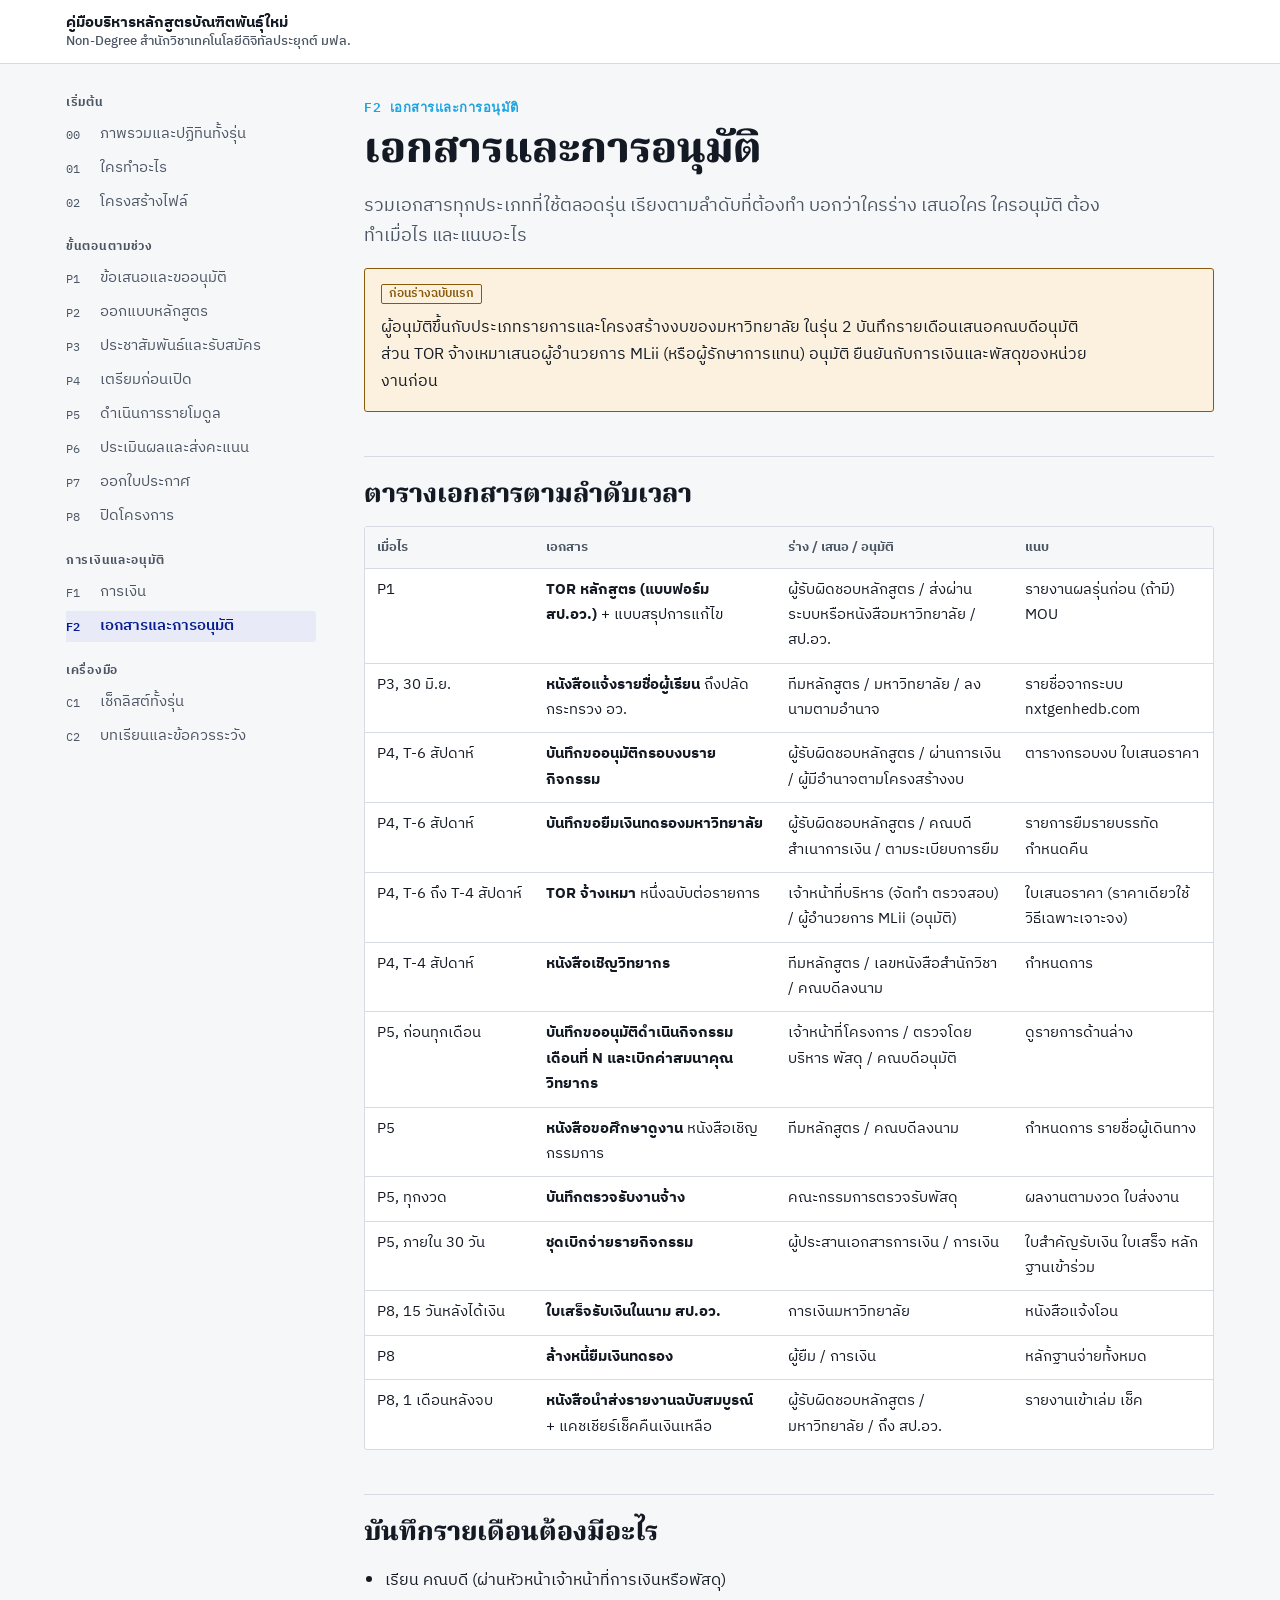
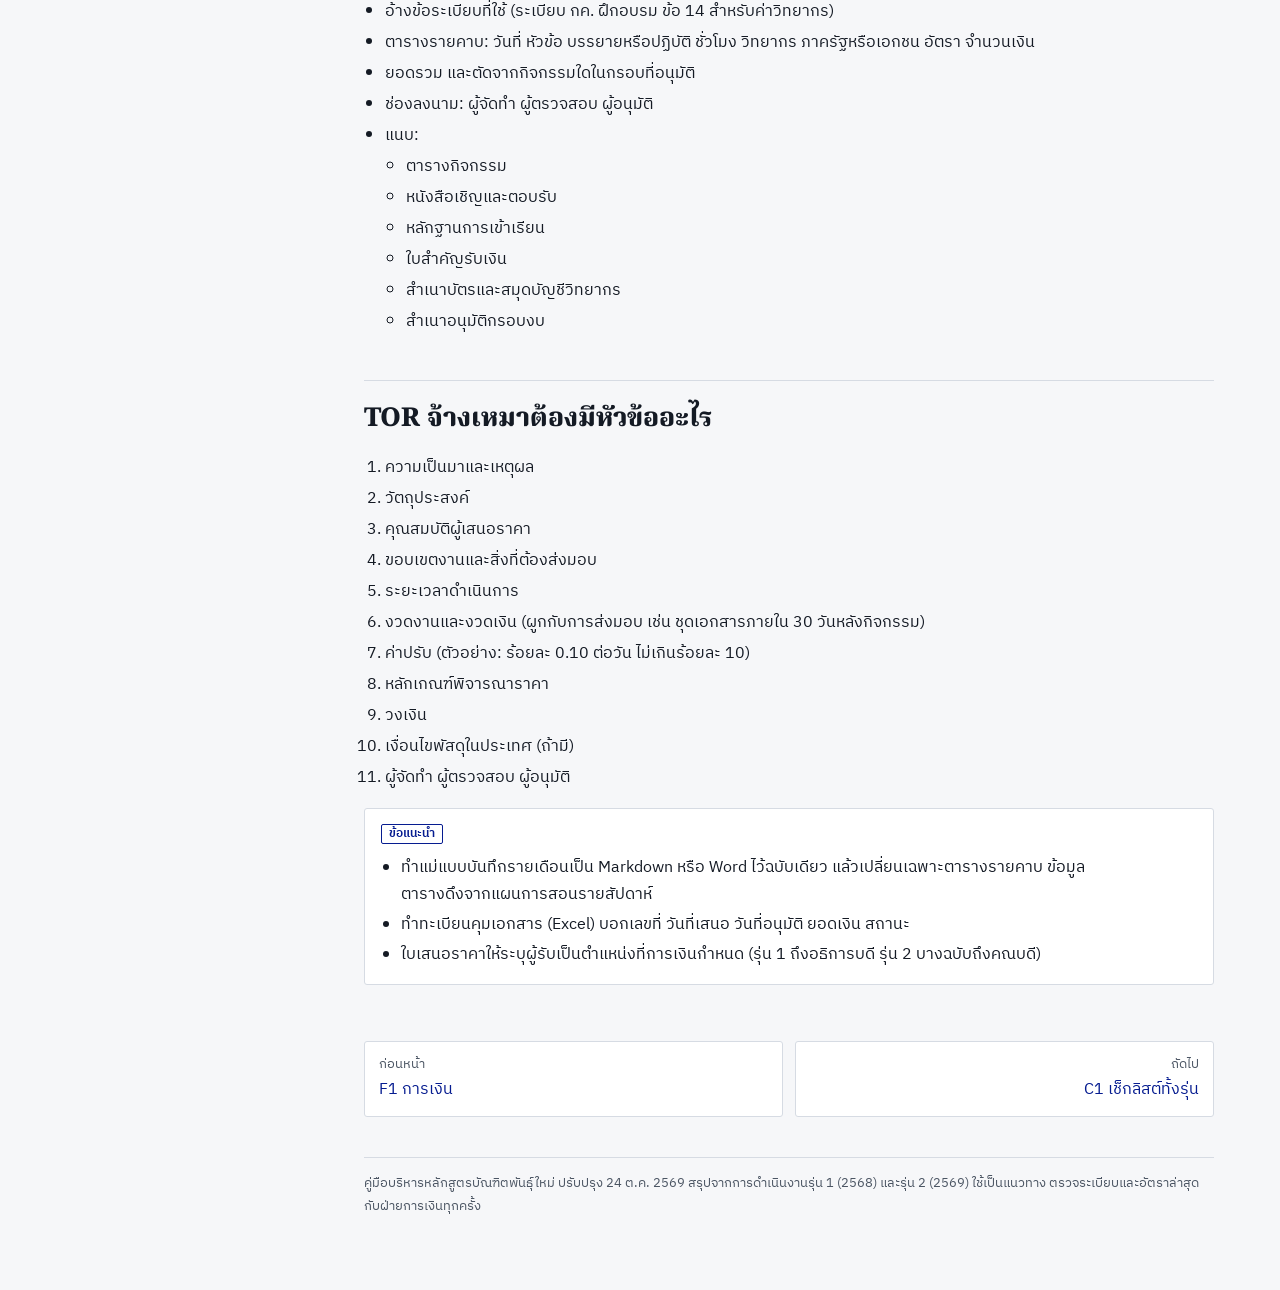
==== approvals.html @ ff574d3f "Initial handbook: ND program management guide (P1-P8, finance, approvals, checklist) Co-Authored-By:" ====
<!doctype html>
<html lang="th">
<head>
<meta charset="utf-8">
<meta name="viewport" content="width=device-width, initial-scale=1">
<title>เอกสารและการอนุมัติ | คู่มือบริหารหลักสูตรบัณฑิตพันธุ์ใหม่</title>
<meta name="description" content="F2 เอกสารและการอนุมัติ">
<link rel="preconnect" href="https://fonts.googleapis.com">
<link rel="preconnect" href="https://fonts.gstatic.com" crossorigin>
<link rel="stylesheet" href="https://fonts.googleapis.com/css2?family=IBM+Plex+Mono:wght@400;600&family=IBM+Plex+Sans+Thai:wght@400;500;600;700&family=Noto+Serif+Thai:wght@600;800&display=swap">
<link rel="stylesheet" href="style.css">
</head>
<body>
<header class="top"><div class="top-in">
  <a class="brand" href="index.html">คู่มือบริหารหลักสูตรบัณฑิตพันธุ์ใหม่<span>Non-Degree สำนักวิชาเทคโนโลยีดิจิทัลประยุกต์ มฟล.</span></a>
  <button class="menu-btn" type="button" aria-expanded="false" aria-controls="side">สารบัญ</button>
</div></header>
<div class="shell">
<nav class="side" id="side" aria-label="สารบัญ">
<div class="grp">เริ่มต้น</div><ol>
<li><a href="index.html"><span class="n">00</span><span>ภาพรวมและปฏิทินทั้งรุ่น</span></a></li>
<li><a href="roles.html"><span class="n">01</span><span>ใครทำอะไร</span></a></li>
<li><a href="files.html"><span class="n">02</span><span>โครงสร้างไฟล์</span></a></li>
</ol>
<div class="grp">ขั้นตอนตามช่วง</div><ol>
<li><a href="p1-proposal.html"><span class="n">P1</span><span>ข้อเสนอและขออนุมัติ</span></a></li>
<li><a href="p2-design.html"><span class="n">P2</span><span>ออกแบบหลักสูตร</span></a></li>
<li><a href="p3-admission.html"><span class="n">P3</span><span>ประชาสัมพันธ์และรับสมัคร</span></a></li>
<li><a href="p4-prelaunch.html"><span class="n">P4</span><span>เตรียมก่อนเปิด</span></a></li>
<li><a href="p5-operation.html"><span class="n">P5</span><span>ดำเนินการรายโมดูล</span></a></li>
<li><a href="p6-assessment.html"><span class="n">P6</span><span>ประเมินผลและส่งคะแนน</span></a></li>
<li><a href="p7-certificate.html"><span class="n">P7</span><span>ออกใบประกาศ</span></a></li>
<li><a href="p8-closeout.html"><span class="n">P8</span><span>ปิดโครงการ</span></a></li>
</ol>
<div class="grp">การเงินและอนุมัติ</div><ol>
<li><a href="finance.html"><span class="n">F1</span><span>การเงิน</span></a></li>
<li><a href="approvals.html" aria-current="page"><span class="n">F2</span><span>เอกสารและการอนุมัติ</span></a></li>
</ol>
<div class="grp">เครื่องมือ</div><ol>
<li><a href="checklist.html"><span class="n">C1</span><span>เช็กลิสต์ทั้งรุ่น</span></a></li>
<li><a href="lessons.html"><span class="n">C2</span><span>บทเรียนและข้อควรระวัง</span></a></li>
</ol>
</nav>
<main>
<div class="eyebrow">F2 เอกสารและการอนุมัติ</div>
<h1>เอกสารและการอนุมัติ</h1>
<p class="lede">รวมเอกสารทุกประเภทที่ใช้ตลอดรุ่น เรียงตามลำดับที่ต้องทำ บอกว่าใครร่าง เสนอใคร ใครอนุมัติ ต้องทำเมื่อไร และแนบอะไร</p>

<div class="box warn">
  <span class="lbl warn">ก่อนร่างฉบับแรก</span>
  <p>ผู้อนุมัติขึ้นกับประเภทรายการและโครงสร้างงบของมหาวิทยาลัย ในรุ่น 2 บันทึกรายเดือนเสนอคณบดีอนุมัติ ส่วน TOR จ้างเหมาเสนอผู้อำนวยการ MLii (หรือผู้รักษาการแทน) อนุมัติ ยืนยันกับการเงินและพัสดุของหน่วยงานก่อน</p>
</div>

<h2>ตารางเอกสารตามลำดับเวลา</h2>
<div class="tbl"><table>
<thead><tr><th>เมื่อไร</th><th>เอกสาร</th><th>ร่าง / เสนอ / อนุมัติ</th><th>แนบ</th></tr></thead>
<tbody>
<tr><td class="nw">P1</td><td><b>TOR หลักสูตร (แบบฟอร์ม สป.อว.)</b> + แบบสรุปการแก้ไข</td><td>ผู้รับผิดชอบหลักสูตร / ส่งผ่านระบบหรือหนังสือมหาวิทยาลัย / สป.อว.</td><td>รายงานผลรุ่นก่อน (ถ้ามี) MOU</td></tr>
<tr><td class="nw">P3, 30 มิ.ย.</td><td><b>หนังสือแจ้งรายชื่อผู้เรียน</b> ถึงปลัดกระทรวง อว.</td><td>ทีมหลักสูตร / มหาวิทยาลัย / ลงนามตามอำนาจ</td><td>รายชื่อจากระบบ nxtgenhedb.com</td></tr>
<tr><td class="nw">P4, T-6 สัปดาห์</td><td><b>บันทึกขออนุมัติกรอบงบรายกิจกรรม</b></td><td>ผู้รับผิดชอบหลักสูตร / ผ่านการเงิน / ผู้มีอำนาจตามโครงสร้างงบ</td><td>ตารางกรอบงบ ใบเสนอราคา</td></tr>
<tr><td class="nw">P4, T-6 สัปดาห์</td><td><b>บันทึกขอยืมเงินทดรองมหาวิทยาลัย</b></td><td>ผู้รับผิดชอบหลักสูตร / คณบดี สำเนาการเงิน / ตามระเบียบการยืม</td><td>รายการยืมรายบรรทัด กำหนดคืน</td></tr>
<tr><td class="nw">P4, T-6 ถึง T-4 สัปดาห์</td><td><b>TOR จ้างเหมา</b> หนึ่งฉบับต่อรายการ</td><td>เจ้าหน้าที่บริหาร (จัดทำ ตรวจสอบ) / ผู้อำนวยการ MLii (อนุมัติ)</td><td>ใบเสนอราคา (ราคาเดียวใช้วิธีเฉพาะเจาะจง)</td></tr>
<tr><td class="nw">P4, T-4 สัปดาห์</td><td><b>หนังสือเชิญวิทยากร</b></td><td>ทีมหลักสูตร / เลขหนังสือสำนักวิชา / คณบดีลงนาม</td><td>กำหนดการ</td></tr>
<tr><td class="nw">P5, ก่อนทุกเดือน</td><td><b>บันทึกขออนุมัติดำเนินกิจกรรมเดือนที่ N และเบิกค่าสมนาคุณวิทยากร</b></td><td>เจ้าหน้าที่โครงการ / ตรวจโดยบริหาร พัสดุ / คณบดีอนุมัติ</td><td>ดูรายการด้านล่าง</td></tr>
<tr><td class="nw">P5</td><td><b>หนังสือขอศึกษาดูงาน</b> หนังสือเชิญกรรมการ</td><td>ทีมหลักสูตร / คณบดีลงนาม</td><td>กำหนดการ รายชื่อผู้เดินทาง</td></tr>
<tr><td class="nw">P5, ทุกงวด</td><td><b>บันทึกตรวจรับงานจ้าง</b></td><td>คณะกรรมการตรวจรับพัสดุ</td><td>ผลงานตามงวด ใบส่งงาน</td></tr>
<tr><td class="nw">P5, ภายใน 30 วัน</td><td><b>ชุดเบิกจ่ายรายกิจกรรม</b></td><td>ผู้ประสานเอกสารการเงิน / การเงิน</td><td>ใบสำคัญรับเงิน ใบเสร็จ หลักฐานเข้าร่วม</td></tr>
<tr><td class="nw">P8, 15 วันหลังได้เงิน</td><td><b>ใบเสร็จรับเงินในนาม สป.อว.</b></td><td>การเงินมหาวิทยาลัย</td><td>หนังสือแจ้งโอน</td></tr>
<tr><td class="nw">P8</td><td><b>ล้างหนี้ยืมเงินทดรอง</b></td><td>ผู้ยืม / การเงิน</td><td>หลักฐานจ่ายทั้งหมด</td></tr>
<tr><td class="nw">P8, 1 เดือนหลังจบ</td><td><b>หนังสือนำส่งรายงานฉบับสมบูรณ์</b> + แคชเชียร์เช็คคืนเงินเหลือ</td><td>ผู้รับผิดชอบหลักสูตร / มหาวิทยาลัย / ถึง สป.อว.</td><td>รายงานเข้าเล่ม เช็ค</td></tr>
</tbody></table></div>

<h2>บันทึกรายเดือนต้องมีอะไร</h2>
<ul>
  <li>เรียน คณบดี (ผ่านหัวหน้าเจ้าหน้าที่การเงินหรือพัสดุ)</li>
  <li>อ้างข้อระเบียบที่ใช้ (ระเบียบ กค. ฝึกอบรม ข้อ 14 สำหรับค่าวิทยากร)</li>
  <li>ตารางรายคาบ: วันที่ หัวข้อ บรรยายหรือปฏิบัติ ชั่วโมง วิทยากร ภาครัฐหรือเอกชน อัตรา จำนวนเงิน</li>
  <li>ยอดรวม และตัดจากกิจกรรมใดในกรอบที่อนุมัติ</li>
  <li>ช่องลงนาม: ผู้จัดทำ ผู้ตรวจสอบ ผู้อนุมัติ</li>
  <li>แนบ:
    <ul>
      <li>ตารางกิจกรรม</li>
      <li>หนังสือเชิญและตอบรับ</li>
      <li>หลักฐานการเข้าเรียน</li>
      <li>ใบสำคัญรับเงิน</li>
      <li>สำเนาบัตรและสมุดบัญชีวิทยากร</li>
      <li>สำเนาอนุมัติกรอบงบ</li>
    </ul>
  </li>
</ul>

<h2>TOR จ้างเหมาต้องมีหัวข้ออะไร</h2>
<ol>
  <li>ความเป็นมาและเหตุผล</li>
  <li>วัตถุประสงค์</li>
  <li>คุณสมบัติผู้เสนอราคา</li>
  <li>ขอบเขตงานและสิ่งที่ต้องส่งมอบ</li>
  <li>ระยะเวลาดำเนินการ</li>
  <li>งวดงานและงวดเงิน (ผูกกับการส่งมอบ เช่น ชุดเอกสารภายใน 30 วันหลังกิจกรรม)</li>
  <li>ค่าปรับ (ตัวอย่าง: ร้อยละ 0.10 ต่อวัน ไม่เกินร้อยละ 10)</li>
  <li>หลักเกณฑ์พิจารณาราคา</li>
  <li>วงเงิน</li>
  <li>เงื่อนไขพัสดุในประเทศ (ถ้ามี)</li>
  <li>ผู้จัดทำ ผู้ตรวจสอบ ผู้อนุมัติ</li>
</ol>

<div class="box">
  <span class="lbl navy">ข้อแนะนำ</span>
  <ul>
    <li>ทำแม่แบบบันทึกรายเดือนเป็น Markdown หรือ Word ไว้ฉบับเดียว แล้วเปลี่ยนเฉพาะตารางรายคาบ ข้อมูลตารางดึงจากแผนการสอนรายสัปดาห์</li>
    <li>ทำทะเบียนคุมเอกสาร (Excel) บอกเลขที่ วันที่เสนอ วันที่อนุมัติ ยอดเงิน สถานะ</li>
    <li>ใบเสนอราคาให้ระบุผู้รับเป็นตำแหน่งที่การเงินกำหนด (รุ่น 1 ถึงอธิการบดี รุ่น 2 บางฉบับถึงคณบดี)</li>
  </ul>
</div>
<nav class="pn" aria-label="หน้าก่อนและถัดไป">
<a href="finance.html"><small>ก่อนหน้า</small>F1 การเงิน</a>
<a class="next" href="checklist.html"><small>ถัดไป</small>C1 เช็กลิสต์ทั้งรุ่น</a>
</nav>
<footer>คู่มือบริหารหลักสูตรบัณฑิตพันธุ์ใหม่ ปรับปรุง 24 ต.ค. 2569 สรุปจากการดำเนินงานรุ่น 1 (2568) และรุ่น 2 (2569) ใช้เป็นแนวทาง ตรวจระเบียบและอัตราล่าสุดกับฝ่ายการเงินทุกครั้ง</footer>
</main>
</div>
<script>
(function () {
  var b = document.querySelector('.menu-btn'), s = document.getElementById('side');
  if (b && s) b.addEventListener('click', function () {
    var o = s.classList.toggle('open'); b.setAttribute('aria-expanded', o ? 'true' : 'false');
  });
})();
</script>

</body>
</html>
---- style.css ----
/* คู่มือบริหารหลักสูตรบัณฑิตพันธุ์ใหม่
   Layout: sidebar index of phases on wide screens, single reading column on phones.
   Brand accent = ADT navy (#061C90) with sky (#1CA4E1) as secondary. Corners 2-4px, no shadows. */
:root {
  --paper: #f6f7f9;
  --sheet: #ffffff;
  --ink: #141a24;
  --ink-soft: #4b5563;
  --rule: #d6dbe3;
  --accent: #061c90;
  --accent-tint: #e8ebf7;
  --sky: #1ca4e1;
  --sky-tint: #e4f4fb;
  --warn: #8a5a0b;
  --warn-tint: #fbf1de;
  --bad: #a3322a;
  --bad-tint: #f8e4e2;
  --ok: #276b49;
  --ok-tint: #e3f2ea;
  --f-display: "Noto Serif Thai", "Thonburi", Georgia, serif;
  --f-body: "IBM Plex Sans Thai", "Sukhumvit Set", "Leelawadee UI", system-ui, sans-serif;
  --f-mono: "IBM Plex Mono", ui-monospace, "SF Mono", Menlo, monospace;
}
@media (prefers-color-scheme: dark) {
  :root:not([data-theme="light"]) {
    --paper: #0f141b; --sheet: #161d26; --ink: #e6ebf1; --ink-soft: #a5b0bd; --rule: #2a3442;
    --accent: #8ea2ff; --accent-tint: #1a2140; --sky: #5cc3ef; --sky-tint: #13303d;
    --warn: #e2b766; --warn-tint: #33280f; --bad: #ee8f86; --bad-tint: #3a1d1a;
    --ok: #6cc59a; --ok-tint: #15301f;
    color-scheme: dark;
  }
}
:root[data-theme="dark"] {
  --paper: #0f141b; --sheet: #161d26; --ink: #e6ebf1; --ink-soft: #a5b0bd; --rule: #2a3442;
  --accent: #8ea2ff; --accent-tint: #1a2140; --sky: #5cc3ef; --sky-tint: #13303d;
  --warn: #e2b766; --warn-tint: #33280f; --bad: #ee8f86; --bad-tint: #3a1d1a;
  --ok: #6cc59a; --ok-tint: #15301f;
  color-scheme: dark;
}

* { box-sizing: border-box; }
html { -webkit-text-size-adjust: 100%; }
body {
  margin: 0; background: var(--paper); color: var(--ink);
  font-family: var(--f-body); font-size: 16px; line-height: 1.75;
}
a { color: var(--accent); text-underline-offset: 3px; }
a:focus-visible, button:focus-visible, input:focus-visible, summary:focus-visible { outline: 2px solid var(--sky); outline-offset: 2px; }
code, .mono { font-family: var(--f-mono); font-size: .88em; }
code { background: var(--accent-tint); padding: 1px 5px; border-radius: 2px; overflow-wrap: anywhere; }

/* Top bar */
.top { border-bottom: 1px solid var(--rule); background: var(--sheet); }
.top-in { max-width: 1180px; margin: 0 auto; padding: 12px 16px; display: flex; gap: 16px; align-items: center; justify-content: space-between; }
.brand { text-decoration: none; color: var(--ink); font-weight: 700; font-size: 15px; line-height: 1.4; }
.brand span { display: block; font-weight: 500; font-size: 12.5px; color: var(--ink-soft); }
.menu-btn { display: none; border: 1px solid var(--rule); background: var(--sheet); color: var(--ink); font: inherit; font-size: 14px; padding: 4px 12px; border-radius: 3px; cursor: pointer; }

/* Shell */
.shell { max-width: 1180px; margin: 0 auto; padding: 0 16px; display: grid; grid-template-columns: 250px minmax(0, 1fr); gap: 48px; }
nav.side { position: sticky; top: 0; align-self: start; max-height: 100vh; overflow-y: auto; padding: 28px 0 40px; font-size: 14.5px; }
nav.side .grp { font-size: 12px; font-weight: 700; letter-spacing: .06em; color: var(--ink-soft); margin: 18px 0 6px; }
nav.side .grp:first-child { margin-top: 0; }
nav.side ol { list-style: none; margin: 0; padding: 0; }
nav.side a { display: grid; grid-template-columns: 34px 1fr; padding: 5px 8px; margin-left: -8px; text-decoration: none; color: var(--ink-soft); border-radius: 3px; line-height: 1.45; }
nav.side a .n { font-family: var(--f-mono); font-size: 12px; padding-top: 2px; }
nav.side a:hover { color: var(--accent); }
nav.side a[aria-current="page"] { background: var(--accent-tint); color: var(--accent); font-weight: 600; }
@media (max-width: 920px) {
  .shell { grid-template-columns: minmax(0, 1fr); gap: 0; }
  .menu-btn { display: inline-block; }
  nav.side { display: none; position: static; max-height: none; padding: 16px 0; border-bottom: 1px solid var(--rule); }
  nav.side.open { display: block; }
}

main { min-width: 0; padding: 32px 0 72px; }
.eyebrow { font-family: var(--f-mono); font-size: 13px; color: var(--sky); font-weight: 600; letter-spacing: .04em; }
h1 { font-family: var(--f-display); font-weight: 800; font-size: clamp(28px, 4.6vw, 42px); line-height: 1.3; margin: 6px 0 12px; text-wrap: balance; }
.lede { font-size: 17.5px; color: var(--ink-soft); max-width: 68ch; margin: 0 0 8px; }
h2 { font-family: var(--f-display); font-weight: 800; font-size: clamp(21px, 2.8vw, 26px); line-height: 1.4; margin: 44px 0 10px; padding-top: 20px; border-top: 1px solid var(--rule); text-wrap: balance; }
h3 { font-size: 17.5px; margin: 26px 0 8px; font-weight: 700; }
p, li { max-width: 72ch; }
ul, ol { padding-left: 1.3em; }
li { margin: 3px 0; }
.small { font-size: 14px; color: var(--ink-soft); }

/* Phase summary strip */
.strip { display: grid; grid-template-columns: repeat(4, minmax(0, 1fr)); border: 1px solid var(--rule); background: var(--rule); gap: 1px; margin: 22px 0 6px; border-radius: 3px; overflow: hidden; }
.strip > div { background: var(--sheet); padding: 12px 14px; }
.strip .k { font-size: 12.5px; font-weight: 700; color: var(--ink-soft); }
.strip .v { font-size: 15px; line-height: 1.5; margin-top: 2px; }
@media (max-width: 720px) { .strip { grid-template-columns: minmax(0, 1fr) minmax(0, 1fr); } }

/* Labels: 1px framed */
.lbl { display: inline-block; font-size: 12px; font-weight: 600; line-height: 1.5; padding: 0 7px; border: 1px solid currentColor; border-radius: 2px; vertical-align: 2px; white-space: nowrap; }
.lbl.navy { color: var(--accent); }
.lbl.sky { color: var(--sky); }
.lbl.warn { color: var(--warn); }
.lbl.bad { color: var(--bad); }
.lbl.ok { color: var(--ok); }

/* Callouts: framed box, label on top */
.box { border: 1px solid var(--rule); background: var(--sheet); border-radius: 3px; padding: 12px 16px; margin: 16px 0; font-size: 15.5px; }
.box > .lbl { margin-bottom: 6px; }
.box p { margin: 4px 0; }
.box ul { margin: 4px 0; }
.box.warn { border-color: var(--warn); background: var(--warn-tint); }
.box.bad { border-color: var(--bad); background: var(--bad-tint); }
.box.info { border-color: var(--sky); background: var(--sky-tint); }

/* Steps */
.steps { list-style: none; padding: 0; margin: 12px 0; counter-reset: st; }
.steps > li { counter-increment: st; display: grid; grid-template-columns: 40px minmax(0, 1fr); gap: 14px; padding: 12px 0; border-top: 1px solid var(--rule); max-width: none; }
.steps > li:last-child { border-bottom: 1px solid var(--rule); }
.steps > li::before { content: counter(st); font-family: var(--f-mono); font-weight: 600; font-size: 14px; width: 32px; height: 32px; border: 1px solid var(--accent); color: var(--accent); border-radius: 3px; display: grid; place-items: center; }
.steps b { display: block; font-size: 16px; }
.steps .d { color: var(--ink-soft); font-size: 15px; margin-top: 2px; }
.steps .d ul { margin: 4px 0; }

/* Tables */
.tbl { overflow-x: auto; border: 1px solid var(--rule); border-radius: 3px; background: var(--sheet); margin: 12px 0; }
table { border-collapse: collapse; width: 100%; font-size: 14.5px; }
th, td { padding: 9px 12px; text-align: left; border-bottom: 1px solid var(--rule); vertical-align: top; }
th { font-size: 13px; font-weight: 700; color: var(--ink-soft); background: var(--paper); }
tr:last-child td { border-bottom: 0; }
td.r, th.r { text-align: right; white-space: nowrap; font-family: var(--f-mono); }
td.nw { white-space: nowrap; }

/* Timeline (overview) */
.tl { border: 1px solid var(--rule); border-radius: 3px; background: var(--sheet); margin: 14px 0; }
.tl-row { display: grid; grid-template-columns: 150px minmax(0, 1fr); border-bottom: 1px solid var(--rule); }
.tl-row:last-child { border-bottom: 0; }
.tl-when { padding: 12px 14px; font-family: var(--f-mono); font-size: 13px; color: var(--accent); font-weight: 600; border-right: 1px solid var(--rule); }
.tl-what { padding: 12px 14px; }
.tl-what a { font-weight: 700; }
.tl-what p { margin: 2px 0 0; font-size: 14.5px; color: var(--ink-soft); }
@media (max-width: 560px) { .tl-row { grid-template-columns: minmax(0, 1fr); } .tl-when { border-right: 0; padding-bottom: 0; } }

/* Phase cards on index */
.cards { display: grid; grid-template-columns: repeat(2, minmax(0, 1fr)); gap: 12px; margin: 14px 0; }
.card { display: block; border: 1px solid var(--rule); border-radius: 3px; background: var(--sheet); padding: 14px 16px; text-decoration: none; color: var(--ink); }
.card:hover { border-color: var(--accent); }
.card .n { font-family: var(--f-mono); font-size: 12.5px; color: var(--sky); font-weight: 600; }
.card b { display: block; font-size: 16.5px; margin: 2px 0 4px; color: var(--accent); }
.card span { font-size: 14.5px; color: var(--ink-soft); line-height: 1.6; display: block; }
@media (max-width: 640px) { .cards { grid-template-columns: minmax(0, 1fr); } }

/* File tree */
pre.tree { background: var(--sheet); border: 1px solid var(--rule); border-radius: 3px; padding: 14px 16px; overflow-x: auto; font-family: var(--f-mono); font-size: 13.5px; line-height: 1.7; margin: 12px 0; }
pre.tree .c { color: var(--ink-soft); }

/* Checklist */
.ck { list-style: none; padding: 0; margin: 8px 0 18px; border: 1px solid var(--rule); border-radius: 3px; background: var(--sheet); }
.ck li { border-bottom: 1px solid var(--rule); margin: 0; max-width: none; }
.ck li:last-child { border-bottom: 0; }
.ck label { display: grid; grid-template-columns: 22px minmax(0, 1fr); gap: 10px; padding: 9px 14px; cursor: pointer; font-size: 15px; line-height: 1.6; }
.ck input { width: 17px; height: 17px; margin: 4px 0 0; accent-color: var(--accent); }
.ck input:checked + span { color: var(--ink-soft); text-decoration: line-through; text-decoration-color: var(--rule); }
.ck .when { font-family: var(--f-mono); font-size: 12px; color: var(--sky); margin-left: 6px; white-space: nowrap; }
.ck-tools { display: flex; flex-wrap: wrap; gap: 10px; align-items: center; margin: 8px 0 0; font-size: 14px; color: var(--ink-soft); }
.ck-tools button { border: 1px solid var(--rule); background: var(--sheet); color: var(--ink); font: inherit; font-size: 13.5px; padding: 3px 12px; border-radius: 3px; cursor: pointer; }

/* Prev / next */
.pn { display: grid; grid-template-columns: 1fr 1fr; gap: 12px; margin-top: 56px; }
.pn a { border: 1px solid var(--rule); border-radius: 3px; padding: 12px 14px; text-decoration: none; background: var(--sheet); }
.pn a:hover { border-color: var(--accent); }
.pn small { display: block; color: var(--ink-soft); font-size: 12.5px; }
.pn .next { text-align: right; grid-column: 2; }
footer { border-top: 1px solid var(--rule); margin-top: 40px; padding-top: 14px; font-size: 13px; color: var(--ink-soft); }

@media print {
  .top, nav.side, .pn, .ck-tools { display: none !important; }
  .shell { display: block; }
  body { background: #fff; }
}
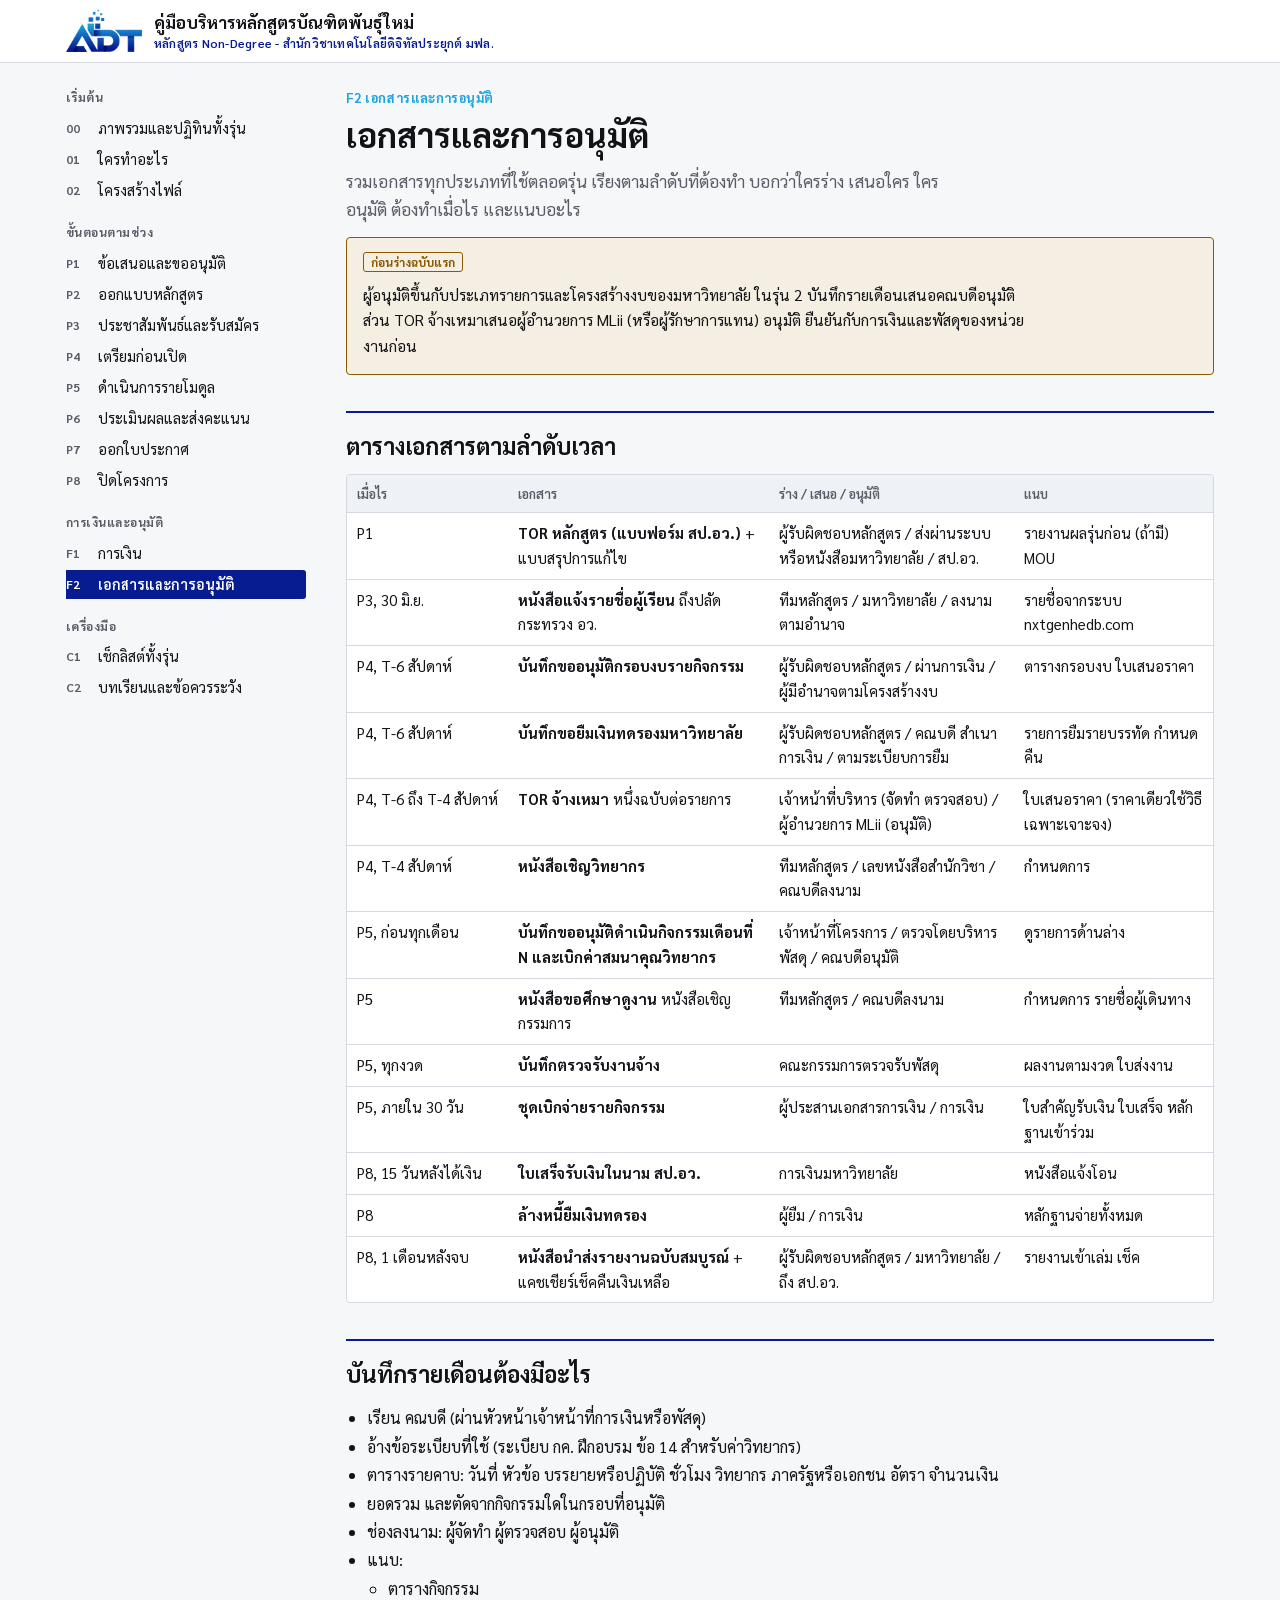
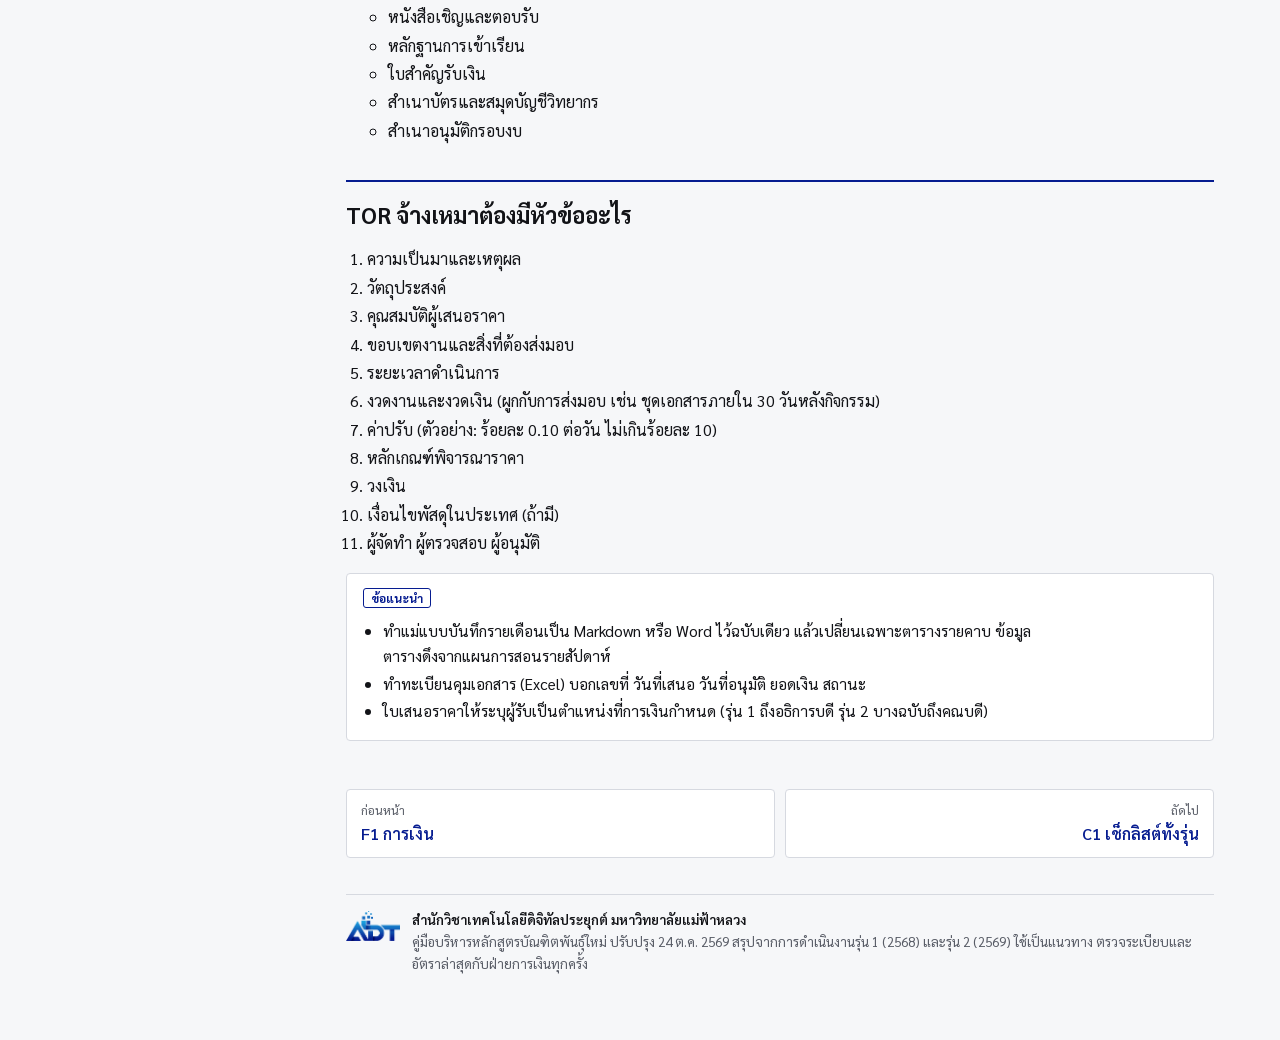
==== commit 63de1e59: "Use EC/ADT theme (Sarabun, ADT CI colors) and add ADT school logo Co-Authored-By: Claude Opus 5.5 <n" ====
--- a/approvals.html
+++ b/approvals.html
@@ -7,13 +7,17 @@
 <meta name="description" content="F2 เอกสารและการอนุมัติ">
 <link rel="preconnect" href="https://fonts.googleapis.com">
 <link rel="preconnect" href="https://fonts.gstatic.com" crossorigin>
-<link rel="stylesheet" href="https://fonts.googleapis.com/css2?family=IBM+Plex+Mono:wght@400;600&family=IBM+Plex+Sans+Thai:wght@400;500;600;700&family=Noto+Serif+Thai:wght@600;800&display=swap">
+<link rel="stylesheet" href="https://fonts.googleapis.com/css2?family=Sarabun:wght@400;600;700&display=swap">
 <link rel="stylesheet" href="style.css">
+<link rel="icon" type="image/png" href="assets/ADTlogo.png">
 </head>
 <body>
 <header class="top"><div class="top-in">
-  <a class="brand" href="index.html">คู่มือบริหารหลักสูตรบัณฑิตพันธุ์ใหม่<span>Non-Degree สำนักวิชาเทคโนโลยีดิจิทัลประยุกต์ มฟล.</span></a>
-  <button class="menu-btn" type="button" aria-expanded="false" aria-controls="side">สารบัญ</button>
+  <a class="brand" href="index.html">
+    <img class="logo" src="assets/ADTlogo.png" alt="สำนักวิชาเทคโนโลยีดิจิทัลประยุกต์ มฟล." onerror="this.style.display='none'">
+    <div><div class="t">คู่มือบริหารหลักสูตรบัณฑิตพันธุ์ใหม่</div><div class="org">หลักสูตร Non-Degree - สำนักวิชาเทคโนโลยีดิจิทัลประยุกต์ มฟล.</div></div>
+  </a>
+  <button class="btn quiet menu-btn" type="button" aria-expanded="false" aria-controls="side">สารบัญ</button>
 </div></header>
 <div class="shell">
 <nav class="side" id="side" aria-label="สารบัญ">
@@ -116,7 +120,7 @@
 <a href="finance.html"><small>ก่อนหน้า</small>F1 การเงิน</a>
 <a class="next" href="checklist.html"><small>ถัดไป</small>C1 เช็กลิสต์ทั้งรุ่น</a>
 </nav>
-<footer>คู่มือบริหารหลักสูตรบัณฑิตพันธุ์ใหม่ ปรับปรุง 24 ต.ค. 2569 สรุปจากการดำเนินงานรุ่น 1 (2568) และรุ่น 2 (2569) ใช้เป็นแนวทาง ตรวจระเบียบและอัตราล่าสุดกับฝ่ายการเงินทุกครั้ง</footer>
+<footer><img src="assets/ADTlogo.png" alt="" onerror="this.style.display='none'"><div><b>สำนักวิชาเทคโนโลยีดิจิทัลประยุกต์ มหาวิทยาลัยแม่ฟ้าหลวง</b><br>คู่มือบริหารหลักสูตรบัณฑิตพันธุ์ใหม่ ปรับปรุง 24 ต.ค. 2569 สรุปจากการดำเนินงานรุ่น 1 (2568) และรุ่น 2 (2569) ใช้เป็นแนวทาง ตรวจระเบียบและอัตราล่าสุดกับฝ่ายการเงินทุกครั้ง</div></footer>
 </main>
 </div>
 <script>
--- a/style.css
+++ b/style.css
@@ -1,175 +1,179 @@
 /* คู่มือบริหารหลักสูตรบัณฑิตพันธุ์ใหม่
-   Layout: sidebar index of phases on wide screens, single reading column on phones.
-   Brand accent = ADT navy (#061C90) with sky (#1CA4E1) as secondary. Corners 2-4px, no shadows. */
+   Theme shared with the EC-MFU Form Helper (raw/36_LLMEthic/webapp-js/src/app.css):
+   ADT School CI navy #061C90, sky #1CA4E1, Sarabun, 4px corners, no shadows. */
 :root {
-  --paper: #f6f7f9;
-  --sheet: #ffffff;
-  --ink: #141a24;
-  --ink-soft: #4b5563;
-  --rule: #d6dbe3;
-  --accent: #061c90;
-  --accent-tint: #e8ebf7;
-  --sky: #1ca4e1;
-  --sky-tint: #e4f4fb;
-  --warn: #8a5a0b;
-  --warn-tint: #fbf1de;
-  --bad: #a3322a;
-  --bad-tint: #f8e4e2;
-  --ok: #276b49;
-  --ok-tint: #e3f2ea;
-  --f-display: "Noto Serif Thai", "Thonburi", Georgia, serif;
-  --f-body: "IBM Plex Sans Thai", "Sukhumvit Set", "Leelawadee UI", system-ui, sans-serif;
-  --f-mono: "IBM Plex Mono", ui-monospace, "SF Mono", Menlo, monospace;
+  --bg: #f6f7f9; --panel: #ffffff; --ink: #121317; --muted: #585c66; --line: #d6d9e0;
+  --accent: #061c90; --accent-ink: #ffffff; --accent2: #1ca4e1; --soft: #eef1f6;
+  --ok: #176b3a; --ok-bg: #eef3f0; --warn: #8a5a00; --warn-bg: #f4efe2;
+  --todo: #a01b2e; --todo-bg: #f8e9eb; --info: #15609a; --info-bg: #e7f1f9;
+  --radius: 4px; --radius-sm: 3px;
 }
 @media (prefers-color-scheme: dark) {
   :root:not([data-theme="light"]) {
-    --paper: #0f141b; --sheet: #161d26; --ink: #e6ebf1; --ink-soft: #a5b0bd; --rule: #2a3442;
-    --accent: #8ea2ff; --accent-tint: #1a2140; --sky: #5cc3ef; --sky-tint: #13303d;
-    --warn: #e2b766; --warn-tint: #33280f; --bad: #ee8f86; --bad-tint: #3a1d1a;
-    --ok: #6cc59a; --ok-tint: #15301f;
+    --bg: #0f1116; --panel: #171a21; --ink: #e9ebf0; --muted: #9aa0ad; --line: #2b2f3a;
+    --accent: #5aa9e6; --accent-ink: #0f1116; --accent2: #1ca4e1; --soft: #1e222b;
+    --ok: #8fd3a5; --ok-bg: #1d3325; --warn: #f0c46a; --warn-bg: #3a2e14;
+    --todo: #f2a1ac; --todo-bg: #3a1f26; --info: #9cd0f2; --info-bg: #15283a;
     color-scheme: dark;
   }
 }
 :root[data-theme="dark"] {
-  --paper: #0f141b; --sheet: #161d26; --ink: #e6ebf1; --ink-soft: #a5b0bd; --rule: #2a3442;
-  --accent: #8ea2ff; --accent-tint: #1a2140; --sky: #5cc3ef; --sky-tint: #13303d;
-  --warn: #e2b766; --warn-tint: #33280f; --bad: #ee8f86; --bad-tint: #3a1d1a;
-  --ok: #6cc59a; --ok-tint: #15301f;
+  --bg: #0f1116; --panel: #171a21; --ink: #e9ebf0; --muted: #9aa0ad; --line: #2b2f3a;
+  --accent: #5aa9e6; --accent-ink: #0f1116; --accent2: #1ca4e1; --soft: #1e222b;
+  --ok: #8fd3a5; --ok-bg: #1d3325; --warn: #f0c46a; --warn-bg: #3a2e14;
+  --todo: #f2a1ac; --todo-bg: #3a1f26; --info: #9cd0f2; --info-bg: #15283a;
   color-scheme: dark;
 }
 
 * { box-sizing: border-box; }
+html, body { margin: 0; }
 html { -webkit-text-size-adjust: 100%; }
-body {
-  margin: 0; background: var(--paper); color: var(--ink);
-  font-family: var(--f-body); font-size: 16px; line-height: 1.75;
+body { background: var(--bg); color: var(--ink); font-family: "Sarabun", "TH Sarabun New", system-ui, sans-serif; font-size: 16px; line-height: 1.65; }
+button, input { font: inherit; color: inherit; }
+a { color: var(--accent); text-underline-offset: 3px; }
+a:focus-visible, button:focus-visible, input:focus-visible { outline: 2px solid var(--accent2); outline-offset: 2px; }
+code { font-family: ui-monospace, "SF Mono", Menlo, monospace; font-size: .86em; background: var(--soft); padding: 1px 5px; border-radius: var(--radius-sm); overflow-wrap: anywhere; }
+.mono { font-variant-numeric: tabular-nums; }
+
+/* Header (same structure as EC header.top) */
+header.top { position: sticky; top: 0; z-index: 10; background: var(--panel); border-bottom: 1px solid var(--line); }
+.top-in { max-width: 1180px; margin: 0 auto; display: flex; flex-wrap: wrap; gap: 8px 16px; align-items: center; justify-content: space-between; padding: 10px 16px; }
+.brand { display: flex; align-items: center; gap: 12px; text-decoration: none; color: var(--ink); min-width: 0; }
+.brand .logo { height: 42px; width: auto; display: block; flex: none; }
+.brand .t { font-size: 17px; font-weight: 700; line-height: 1.35; }
+.brand .org { color: var(--accent); font-size: 12px; font-weight: 600; letter-spacing: .02em; margin-top: 1px; line-height: 1.4; }
+.btn { display: inline-block; white-space: nowrap; text-decoration: none; border: 1px solid var(--accent); background: transparent; color: var(--accent); border-radius: var(--radius); padding: 5px 12px; cursor: pointer; font-size: 14px; }
+.btn:hover, .btn.primary { background: var(--accent); color: var(--accent-ink); }
+.btn.quiet { border-color: var(--line); color: var(--muted); }
+.btn.quiet:hover { background: var(--soft); color: var(--ink); }
+.menu-btn { display: none; }
+@media (max-width: 560px) {
+  .top-in { flex-wrap: nowrap; padding: 8px 16px; }
+  .brand { gap: 10px; }
+  .brand .logo { height: 30px; }
+  .brand .t { font-size: 15px; }
+  .brand .org { font-size: 11px; }
 }
-a { color: var(--accent); text-underline-offset: 3px; }
-a:focus-visible, button:focus-visible, input:focus-visible, summary:focus-visible { outline: 2px solid var(--sky); outline-offset: 2px; }
-code, .mono { font-family: var(--f-mono); font-size: .88em; }
-code { background: var(--accent-tint); padding: 1px 5px; border-radius: 2px; overflow-wrap: anywhere; }
-
-/* Top bar */
-.top { border-bottom: 1px solid var(--rule); background: var(--sheet); }
-.top-in { max-width: 1180px; margin: 0 auto; padding: 12px 16px; display: flex; gap: 16px; align-items: center; justify-content: space-between; }
-.brand { text-decoration: none; color: var(--ink); font-weight: 700; font-size: 15px; line-height: 1.4; }
-.brand span { display: block; font-weight: 500; font-size: 12.5px; color: var(--ink-soft); }
-.menu-btn { display: none; border: 1px solid var(--rule); background: var(--sheet); color: var(--ink); font: inherit; font-size: 14px; padding: 4px 12px; border-radius: 3px; cursor: pointer; }
 
 /* Shell */
-.shell { max-width: 1180px; margin: 0 auto; padding: 0 16px; display: grid; grid-template-columns: 250px minmax(0, 1fr); gap: 48px; }
-nav.side { position: sticky; top: 0; align-self: start; max-height: 100vh; overflow-y: auto; padding: 28px 0 40px; font-size: 14.5px; }
-nav.side .grp { font-size: 12px; font-weight: 700; letter-spacing: .06em; color: var(--ink-soft); margin: 18px 0 6px; }
+.shell { max-width: 1180px; margin: 0 auto; padding: 0 16px; display: grid; grid-template-columns: 240px minmax(0, 1fr); gap: 40px; }
+nav.side { position: sticky; top: 64px; align-self: start; max-height: calc(100vh - 64px); overflow-y: auto; padding: 24px 0 40px; font-size: 14.5px; }
+nav.side .grp { font-size: 12px; font-weight: 700; letter-spacing: .04em; color: var(--muted); margin: 18px 0 6px; }
 nav.side .grp:first-child { margin-top: 0; }
 nav.side ol { list-style: none; margin: 0; padding: 0; }
-nav.side a { display: grid; grid-template-columns: 34px 1fr; padding: 5px 8px; margin-left: -8px; text-decoration: none; color: var(--ink-soft); border-radius: 3px; line-height: 1.45; }
-nav.side a .n { font-family: var(--f-mono); font-size: 12px; padding-top: 2px; }
-nav.side a:hover { color: var(--accent); }
-nav.side a[aria-current="page"] { background: var(--accent-tint); color: var(--accent); font-weight: 600; }
+nav.side a { display: grid; grid-template-columns: 32px 1fr; padding: 4px 8px; margin-left: -8px; text-decoration: none; color: var(--ink); border-radius: var(--radius-sm); line-height: 1.45; }
+nav.side a .n { font-size: 12px; font-weight: 700; color: var(--muted); padding-top: 2px; }
+nav.side a:hover { background: var(--soft); }
+nav.side a[aria-current="page"] { background: var(--accent); color: var(--accent-ink); font-weight: 600; }
+nav.side a[aria-current="page"] .n { color: var(--accent-ink); }
 @media (max-width: 920px) {
   .shell { grid-template-columns: minmax(0, 1fr); gap: 0; }
   .menu-btn { display: inline-block; }
-  nav.side { display: none; position: static; max-height: none; padding: 16px 0; border-bottom: 1px solid var(--rule); }
+  nav.side { display: none; position: static; max-height: none; padding: 14px 0; border-bottom: 1px solid var(--line); }
   nav.side.open { display: block; }
 }
 
-main { min-width: 0; padding: 32px 0 72px; }
-.eyebrow { font-family: var(--f-mono); font-size: 13px; color: var(--sky); font-weight: 600; letter-spacing: .04em; }
-h1 { font-family: var(--f-display); font-weight: 800; font-size: clamp(28px, 4.6vw, 42px); line-height: 1.3; margin: 6px 0 12px; text-wrap: balance; }
-.lede { font-size: 17.5px; color: var(--ink-soft); max-width: 68ch; margin: 0 0 8px; }
-h2 { font-family: var(--f-display); font-weight: 800; font-size: clamp(21px, 2.8vw, 26px); line-height: 1.4; margin: 44px 0 10px; padding-top: 20px; border-top: 1px solid var(--rule); text-wrap: balance; }
-h3 { font-size: 17.5px; margin: 26px 0 8px; font-weight: 700; }
-p, li { max-width: 72ch; }
+main { min-width: 0; padding: 24px 0 64px; }
+.eyebrow { font-size: 13px; color: var(--accent2); font-weight: 700; letter-spacing: .03em; }
+h1 { font-size: clamp(26px, 4vw, 34px); line-height: 1.3; margin: 4px 0 10px; text-wrap: balance; }
+.lede { font-size: 17px; color: var(--muted); max-width: 70ch; margin: 0 0 8px; }
+h2 { font-size: clamp(20px, 2.6vw, 23px); line-height: 1.4; margin: 36px 0 10px; padding-top: 16px; border-top: 2px solid var(--accent); text-wrap: balance; }
+h3 { font-size: 17px; margin: 22px 0 6px; }
+p, li { max-width: 74ch; }
 ul, ol { padding-left: 1.3em; }
-li { margin: 3px 0; }
-.small { font-size: 14px; color: var(--ink-soft); }
+li { margin: 2px 0; }
+.small { font-size: 14px; color: var(--muted); }
 
-/* Phase summary strip */
-.strip { display: grid; grid-template-columns: repeat(4, minmax(0, 1fr)); border: 1px solid var(--rule); background: var(--rule); gap: 1px; margin: 22px 0 6px; border-radius: 3px; overflow: hidden; }
-.strip > div { background: var(--sheet); padding: 12px 14px; }
-.strip .k { font-size: 12.5px; font-weight: 700; color: var(--ink-soft); }
-.strip .v { font-size: 15px; line-height: 1.5; margin-top: 2px; }
-@media (max-width: 720px) { .strip { grid-template-columns: minmax(0, 1fr) minmax(0, 1fr); } }
+/* Phase summary (EC .stats look) */
+.strip { display: grid; grid-template-columns: repeat(4, minmax(0, 1fr)); gap: 10px; margin: 18px 0 6px; }
+@media (max-width: 1060px) { .strip { grid-template-columns: repeat(2, minmax(0, 1fr)); } }
+.strip > div { background: var(--panel); border: 1px solid var(--line); border-radius: var(--radius); padding: 10px 12px; }
+.strip .k { font-size: 12px; color: var(--muted); }
+.strip .v { font-size: 15.5px; font-weight: 600; line-height: 1.45; }
 
 /* Labels: 1px framed */
-.lbl { display: inline-block; font-size: 12px; font-weight: 600; line-height: 1.5; padding: 0 7px; border: 1px solid currentColor; border-radius: 2px; vertical-align: 2px; white-space: nowrap; }
+.lbl { display: inline-block; font-size: 12px; font-weight: 700; line-height: 1.5; padding: 0 7px; border: 1px solid currentColor; border-radius: var(--radius-sm); vertical-align: 2px; white-space: nowrap; }
 .lbl.navy { color: var(--accent); }
-.lbl.sky { color: var(--sky); }
+.lbl.sky { color: var(--info); }
 .lbl.warn { color: var(--warn); }
-.lbl.bad { color: var(--bad); }
+.lbl.bad { color: var(--todo); }
 .lbl.ok { color: var(--ok); }
 
-/* Callouts: framed box, label on top */
-.box { border: 1px solid var(--rule); background: var(--sheet); border-radius: 3px; padding: 12px 16px; margin: 16px 0; font-size: 15.5px; }
+/* Callouts (EC card) */
+.box { background: var(--panel); border: 1px solid var(--line); border-radius: var(--radius); padding: 12px 16px; margin: 14px 0; font-size: 15.5px; }
 .box > .lbl { margin-bottom: 6px; }
-.box p { margin: 4px 0; }
-.box ul { margin: 4px 0; }
-.box.warn { border-color: var(--warn); background: var(--warn-tint); }
-.box.bad { border-color: var(--bad); background: var(--bad-tint); }
-.box.info { border-color: var(--sky); background: var(--sky-tint); }
+.box p, .box ul { margin: 4px 0; }
+.box.warn { border-color: var(--warn); background: var(--warn-bg); }
+.box.bad { border-color: var(--todo); background: var(--todo-bg); }
+.box.info { border-color: var(--info); background: var(--info-bg); }
 
-/* Steps */
-.steps { list-style: none; padding: 0; margin: 12px 0; counter-reset: st; }
-.steps > li { counter-increment: st; display: grid; grid-template-columns: 40px minmax(0, 1fr); gap: 14px; padding: 12px 0; border-top: 1px solid var(--rule); max-width: none; }
-.steps > li:last-child { border-bottom: 1px solid var(--rule); }
-.steps > li::before { content: counter(st); font-family: var(--f-mono); font-weight: 600; font-size: 14px; width: 32px; height: 32px; border: 1px solid var(--accent); color: var(--accent); border-radius: 3px; display: grid; place-items: center; }
-.steps b { display: block; font-size: 16px; }
-.steps .d { color: var(--ink-soft); font-size: 15px; margin-top: 2px; }
+/* Steps (EC guide numbering: filled square + connector line) */
+.steps { list-style: none; padding: 0; margin: 14px 0; counter-reset: st; }
+.steps > li { counter-increment: st; position: relative; padding: 0 0 16px 46px; max-width: none; margin: 0; }
+.steps > li::before { content: counter(st); position: absolute; left: 0; top: 0; width: 30px; height: 30px; border-radius: var(--radius);
+  background: var(--accent); color: var(--accent-ink); font-weight: 700; display: flex; align-items: center; justify-content: center; font-size: 15px; }
+.steps > li:not(:last-child)::after { content: ""; position: absolute; left: 14px; top: 34px; bottom: 2px; width: 2px; background: var(--line); }
+.steps b { display: block; font-size: 16.5px; line-height: 1.45; padding-top: 2px; }
+.steps .d { color: var(--muted); font-size: 15px; margin-top: 2px; }
 .steps .d ul { margin: 4px 0; }
 
 /* Tables */
-.tbl { overflow-x: auto; border: 1px solid var(--rule); border-radius: 3px; background: var(--sheet); margin: 12px 0; }
-table { border-collapse: collapse; width: 100%; font-size: 14.5px; }
-th, td { padding: 9px 12px; text-align: left; border-bottom: 1px solid var(--rule); vertical-align: top; }
-th { font-size: 13px; font-weight: 700; color: var(--ink-soft); background: var(--paper); }
+.tbl { overflow-x: auto; border: 1px solid var(--line); border-radius: var(--radius); background: var(--panel); margin: 12px 0; }
+table { border-collapse: collapse; width: 100%; font-size: 15px; }
+th, td { padding: 8px 10px; text-align: left; border-bottom: 1px solid var(--line); vertical-align: top; }
+th { font-size: 13px; font-weight: 600; color: var(--muted); background: var(--soft); }
 tr:last-child td { border-bottom: 0; }
-td.r, th.r { text-align: right; white-space: nowrap; font-family: var(--f-mono); }
+td.r, th.r { text-align: right; white-space: nowrap; font-variant-numeric: tabular-nums; }
 td.nw { white-space: nowrap; }
+@media (max-width: 560px) { td.nw { white-space: normal; min-width: 92px; } }
 
 /* Timeline (overview) */
-.tl { border: 1px solid var(--rule); border-radius: 3px; background: var(--sheet); margin: 14px 0; }
-.tl-row { display: grid; grid-template-columns: 150px minmax(0, 1fr); border-bottom: 1px solid var(--rule); }
+.tl { border: 1px solid var(--line); border-radius: var(--radius); background: var(--panel); margin: 14px 0; }
+.tl-row { display: grid; grid-template-columns: 150px minmax(0, 1fr); border-bottom: 1px solid var(--line); }
 .tl-row:last-child { border-bottom: 0; }
-.tl-when { padding: 12px 14px; font-family: var(--f-mono); font-size: 13px; color: var(--accent); font-weight: 600; border-right: 1px solid var(--rule); }
-.tl-what { padding: 12px 14px; }
+.tl-when { padding: 10px 12px; font-size: 13.5px; color: var(--accent); font-weight: 700; background: var(--soft); border-right: 1px solid var(--line); line-height: 1.45; }
+.tl-what { padding: 10px 14px; }
 .tl-what a { font-weight: 700; }
-.tl-what p { margin: 2px 0 0; font-size: 14.5px; color: var(--ink-soft); }
-@media (max-width: 560px) { .tl-row { grid-template-columns: minmax(0, 1fr); } .tl-when { border-right: 0; padding-bottom: 0; } }
+.tl-what p { margin: 2px 0 0; font-size: 15px; color: var(--muted); }
+@media (max-width: 560px) { .tl-row { grid-template-columns: minmax(0, 1fr); } .tl-when { border-right: 0; border-bottom: 1px solid var(--line); } }
 
 /* Phase cards on index */
-.cards { display: grid; grid-template-columns: repeat(2, minmax(0, 1fr)); gap: 12px; margin: 14px 0; }
-.card { display: block; border: 1px solid var(--rule); border-radius: 3px; background: var(--sheet); padding: 14px 16px; text-decoration: none; color: var(--ink); }
+.cards { display: grid; grid-template-columns: repeat(2, minmax(0, 1fr)); gap: 10px; margin: 14px 0; }
+.card { display: block; border: 1px solid var(--line); border-radius: var(--radius); background: var(--panel); padding: 12px 16px; text-decoration: none; color: var(--ink); }
 .card:hover { border-color: var(--accent); }
-.card .n { font-family: var(--f-mono); font-size: 12.5px; color: var(--sky); font-weight: 600; }
-.card b { display: block; font-size: 16.5px; margin: 2px 0 4px; color: var(--accent); }
-.card span { font-size: 14.5px; color: var(--ink-soft); line-height: 1.6; display: block; }
+.card .n { font-size: 12.5px; color: var(--accent2); font-weight: 700; }
+.card b { display: block; font-size: 17px; margin: 1px 0 3px; color: var(--accent); }
+.card span { font-size: 14.5px; color: var(--muted); line-height: 1.55; display: block; }
 @media (max-width: 640px) { .cards { grid-template-columns: minmax(0, 1fr); } }
 
 /* File tree */
-pre.tree { background: var(--sheet); border: 1px solid var(--rule); border-radius: 3px; padding: 14px 16px; overflow-x: auto; font-family: var(--f-mono); font-size: 13.5px; line-height: 1.7; margin: 12px 0; }
-pre.tree .c { color: var(--ink-soft); }
+pre.tree { background: var(--panel); border: 1px solid var(--line); border-radius: var(--radius); padding: 12px 16px; overflow-x: auto; font-family: ui-monospace, "SF Mono", Menlo, monospace; font-size: 13px; line-height: 1.75; margin: 12px 0; }
+pre.tree .c { color: var(--muted); font-family: "Sarabun", system-ui, sans-serif; font-size: 13.5px; }
 
 /* Checklist */
-.ck { list-style: none; padding: 0; margin: 8px 0 18px; border: 1px solid var(--rule); border-radius: 3px; background: var(--sheet); }
-.ck li { border-bottom: 1px solid var(--rule); margin: 0; max-width: none; }
+.ck { list-style: none; padding: 0; margin: 8px 0 18px; border: 1px solid var(--line); border-radius: var(--radius); background: var(--panel); }
+.ck li { border-bottom: 1px solid var(--line); margin: 0; max-width: none; }
 .ck li:last-child { border-bottom: 0; }
-.ck label { display: grid; grid-template-columns: 22px minmax(0, 1fr); gap: 10px; padding: 9px 14px; cursor: pointer; font-size: 15px; line-height: 1.6; }
+.ck label { display: grid; grid-template-columns: 22px minmax(0, 1fr); gap: 10px; padding: 8px 14px; cursor: pointer; font-size: 15.5px; line-height: 1.55; }
+.ck label:hover { background: var(--soft); }
 .ck input { width: 17px; height: 17px; margin: 4px 0 0; accent-color: var(--accent); }
-.ck input:checked + span { color: var(--ink-soft); text-decoration: line-through; text-decoration-color: var(--rule); }
-.ck .when { font-family: var(--f-mono); font-size: 12px; color: var(--sky); margin-left: 6px; white-space: nowrap; }
-.ck-tools { display: flex; flex-wrap: wrap; gap: 10px; align-items: center; margin: 8px 0 0; font-size: 14px; color: var(--ink-soft); }
-.ck-tools button { border: 1px solid var(--rule); background: var(--sheet); color: var(--ink); font: inherit; font-size: 13.5px; padding: 3px 12px; border-radius: 3px; cursor: pointer; }
+.ck input:checked + span { color: var(--muted); text-decoration: line-through; text-decoration-color: var(--line); }
+.ck .when { font-size: 12.5px; font-weight: 600; color: var(--info); margin-left: 8px; white-space: nowrap; }
+.ck-tools { display: flex; flex-wrap: wrap; gap: 10px; align-items: center; margin: 10px 0 0; font-size: 14px; color: var(--muted); }
 
 /* Prev / next */
-.pn { display: grid; grid-template-columns: 1fr 1fr; gap: 12px; margin-top: 56px; }
-.pn a { border: 1px solid var(--rule); border-radius: 3px; padding: 12px 14px; text-decoration: none; background: var(--sheet); }
+.pn { display: grid; grid-template-columns: 1fr 1fr; gap: 10px; margin-top: 48px; }
+.pn a { border: 1px solid var(--line); border-radius: var(--radius); padding: 10px 14px; text-decoration: none; background: var(--panel); font-weight: 600; }
 .pn a:hover { border-color: var(--accent); }
-.pn small { display: block; color: var(--ink-soft); font-size: 12.5px; }
+.pn small { display: block; color: var(--muted); font-size: 12.5px; font-weight: 400; }
 .pn .next { text-align: right; grid-column: 2; }
-footer { border-top: 1px solid var(--rule); margin-top: 40px; padding-top: 14px; font-size: 13px; color: var(--ink-soft); }
+
+footer { border-top: 1px solid var(--line); margin-top: 36px; padding-top: 14px; font-size: 13.5px; color: var(--muted); display: flex; gap: 12px; align-items: flex-start; }
+footer img { height: 30px; width: auto; flex: none; margin-top: 2px; }
+footer b { color: var(--ink); font-weight: 600; }
 
 @media print {
-  .top, nav.side, .pn, .ck-tools { display: none !important; }
+  header.top, nav.side, .pn, .ck-tools { display: none !important; }
   .shell { display: block; }
   body { background: #fff; }
 }
